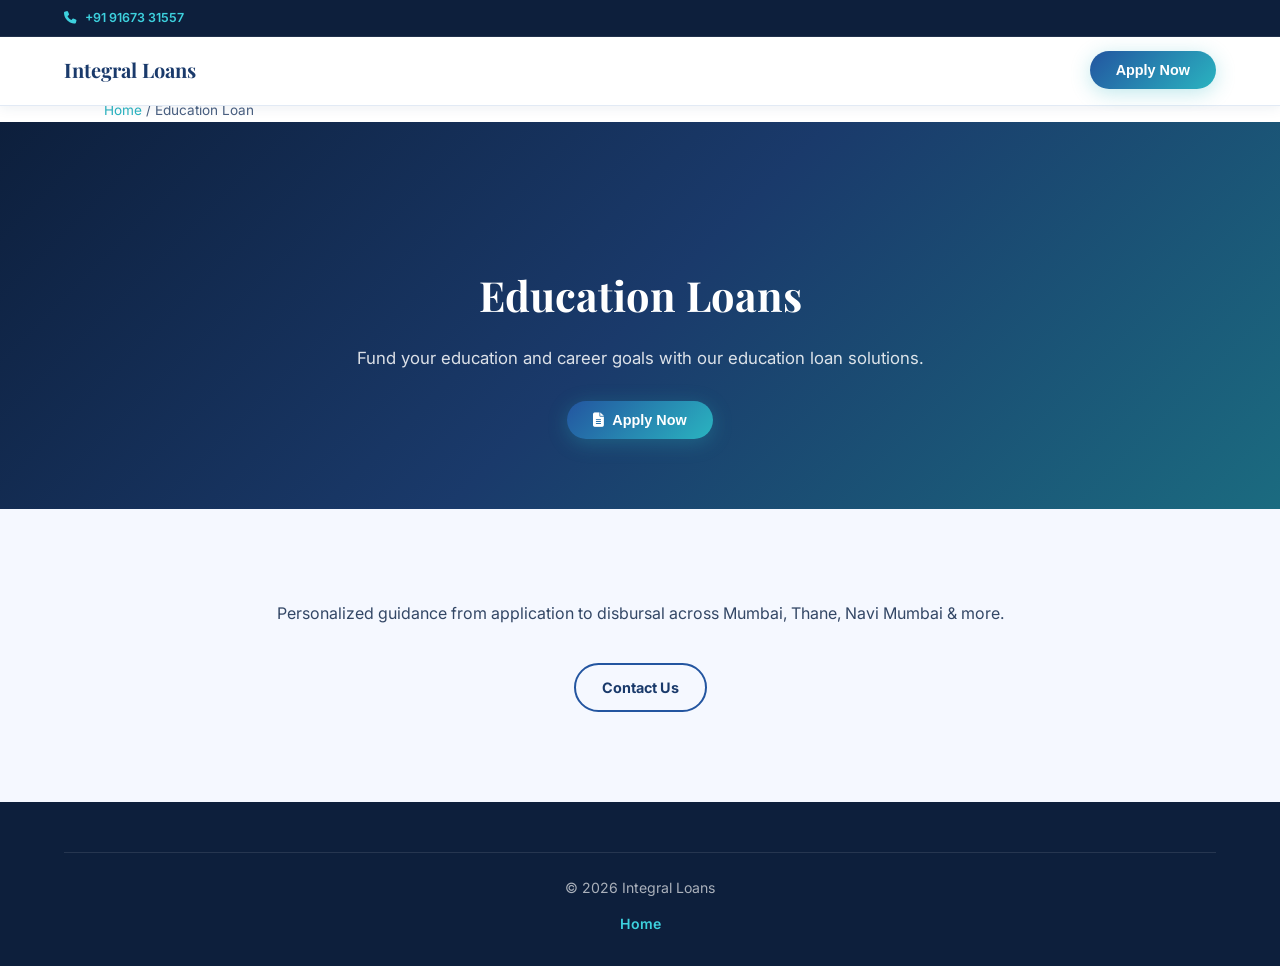
==== education-loan.html @ b9f2ffb9 "feat: implement mobile-first responsiveness, fix footer logo, and add local card image assets" ====
<!DOCTYPE html>
<html lang="en">
<head>
<meta charset="UTF-8"/>
<meta name="viewport" content="width=device-width,initial-scale=1.0"/>
<title>Education Loans | Integral Loans</title>
<meta name="description" content="Fund your education and career goals with education loan solutions from Integral Loans."/>
<link rel="stylesheet" href="styles.css"/>
<link rel="stylesheet" href="https://cdnjs.cloudflare.com/ajax/libs/font-awesome/6.5.0/css/all.min.css"/>
</head>
<body>
<div class="nav-top-bar"><a href="tel:+919167331557"><i class="fa fa-phone"></i> +91 91673 31557</a></div>
<nav class="navbar" id="navbar">
  <a class="nav-logo" href="index.html"><span class="nav-logo-text" style="display:flex">Integral Loans</span></a>
  <div class="nav-cta"><button class="btn btn-primary" onclick="openModal('Education Loan')">Apply Now</button></div>
</nav>
<p class="breadcrumb"><a href="index.html">Home</a> / Education Loan</p>
<section class="loan-page-hero">
  <h1>Education Loans</h1>
  <p class="hero-sub">Fund your education and career goals with our education loan solutions.</p>
  <button class="btn btn-primary" onclick="openModal('Education Loan')"><i class="fa fa-file-alt"></i> Apply Now</button>
</section>
<section class="services"><div class="loan-content text-center"><p>Personalized guidance from application to disbursal across Mumbai, Thane, Navi Mumbai &amp; more.</p><a href="index.html#contact" class="btn btn-outline" style="margin-top:20px;display:inline-flex;">Contact Us</a></div></section>
<footer class="footer"><div class="footer-bottom"><p class="footer-copy">&copy; 2026 Integral Loans</p><nav class="footer-legal"><a href="index.html">Home</a></nav></div></footer>
<div class="modal-overlay" id="modalOverlay" onclick="closeModalOutside(event)"><div class="modal"><button class="modal-close" onclick="closeModal()">&times;</button><span class="loan-type-badge" id="modalLoanBadge">Education Loan</span><h2>Apply for Your Loan</h2><form onsubmit="handleModalSubmit(event)"><div class="form-group"><label for="m-name">Full Name *</label><input type="text" id="m-name" required/></div><div class="form-group"><label for="m-phone">Mobile *</label><input type="tel" id="m-phone" required/></div><div class="form-group"><label for="m-loan">Loan Type</label><select id="m-loan"><option selected>Education Loan</option></select></div><button type="submit" class="btn btn-primary" style="width:100%">Submit</button></form></div></div>
<div id="toast" style="display:none;position:fixed;bottom:30px;right:30px;background:#1a3a6b;color:#fff;padding:16px 24px;border-radius:12px;z-index:3000"><span id="toastMsg"></span></div>
<script src="main.js"></script>
</body>
</html>
---- styles.css ----
@import url('https://fonts.googleapis.com/css2?family=Inter:wght@300;400;500;600;700;800&family=Playfair+Display:wght@600;700&display=swap');

:root {
  --primary: #1a3a6b;
  --primary-light: #2355a0;
  --accent: #2ab4c0;
  --accent-light: #3dd1de;
  --gold: #f0a500;
  --white: #ffffff;
  --off-white: #f5f8ff;
  --gray-100: #f0f4fa;
  --gray-200: #e2eaf5;
  --gray-400: #8fa3c0;
  --gray-600: #4a6080;
  --text-dark: #0d1f3c;
  --text-body: #334766;
  --shadow-sm: 0 2px 12px rgba(26,58,107,0.08);
  --shadow-md: 0 8px 32px rgba(26,58,107,0.14);
  --shadow-lg: 0 20px 60px rgba(26,58,107,0.18);
  --radius: 14px;
  --radius-lg: 24px;
  --transition: all 0.3s cubic-bezier(0.4,0,0.2,1);
}

*,*::before,*::after { box-sizing: border-box; margin: 0; padding: 0; }
html { scroll-behavior: smooth; }
body { font-family: 'Inter', sans-serif; color: var(--text-body); background: var(--white); line-height: 1.6; }
img { max-width: 100%; display: block; }
a { text-decoration: none; color: inherit; }
ul { list-style: none; }

/* ─── TOP BAR (Mobile Default) ─── */
.nav-top-bar {
  position: fixed; top: 0; left: 0; right: 0; z-index: 1001;
  background: var(--text-dark); color: rgba(255,255,255,0.9);
  font-size: 0.72rem; padding: 6px 4%;
  display: flex; flex-direction: column; align-items: center; text-align: center; gap: 8px;
  border-bottom: 1px solid rgba(255,255,255,0.08);
}
.nav-top-left, .nav-top-right {
  display: flex; flex-direction: column; align-items: center; gap: 4px;
}
.nav-top-left span:nth-child(2) { display: none; }
.nav-top-bar i { color: var(--accent-light); margin-right: 6px; }
.nav-top-bar a { color: var(--accent-light); font-weight: 600; }
.nav-top-bar a:hover { color: white; }

/* ─── NAVBAR (Mobile Default) ─── */
.navbar {
  position: fixed; top: 60px; left: 0; right: 0; z-index: 1000;
  background: rgba(255,255,255,0.96);
  backdrop-filter: blur(16px);
  border-bottom: 1px solid var(--gray-200);
  padding: 0 5%;
  display: flex; align-items: center; justify-content: space-between;
  height: 72px;
  transition: var(--transition);
  box-shadow: var(--shadow-sm);
}
.navbar.scrolled { box-shadow: var(--shadow-md); }
.nav-logo { display: flex; align-items: center; gap: 10px; }
.nav-logo img { height: 44px; }
.nav-links { display: none; }
.nav-links.open {
  display: flex; flex-direction: column; position: fixed; top: 132px; left: 0; right: 0;
  background: white; padding: 24px 5%; box-shadow: var(--shadow-md); gap: 20px; z-index: 999;
}
.nav-links.open .nav-meta-mobile { display: list-item; }
.nav-links a { font-size: 0.92rem; font-weight: 600; color: var(--text-dark); transition: var(--transition); }
.nav-links a:hover { color: var(--accent); }
.nav-meta-mobile { display: none; }
.nav-cta { display: flex; gap: 12px; align-items: center; }

.btn { display: inline-flex; align-items: center; gap: 8px; padding: 11px 26px; border-radius: 50px; font-weight: 700; font-size: 0.9rem; cursor: pointer; border: none; transition: var(--transition); text-decoration: none; width: 100%; justify-content: center; }
.btn-primary { background: linear-gradient(135deg, var(--primary-light), var(--accent)); color: var(--white); box-shadow: 0 4px 20px rgba(42,180,192,0.3); }
.btn-primary:hover { transform: translateY(-2px); box-shadow: 0 8px 30px rgba(42,180,192,0.45); }
.btn-outline { background: transparent; border: 2px solid var(--primary-light); color: var(--primary); }
.btn-outline:hover { background: var(--primary-light); color: var(--white); transform: translateY(-2px); }
.btn-whatsapp { background: linear-gradient(135deg, #25D366, #128C7E); color: var(--white); box-shadow: 0 4px 20px rgba(37,211,102,0.3); }
.btn-whatsapp:hover { transform: translateY(-2px); box-shadow: 0 8px 30px rgba(37,211,102,0.45); color: var(--white); }
.btn-gold { background: linear-gradient(135deg, var(--gold), #e09000); color: var(--white); box-shadow: 0 4px 20px rgba(240,165,0,0.35); }
.btn-gold:hover { transform: translateY(-2px); box-shadow: 0 8px 30px rgba(240,165,0,0.45); }

.hamburger { display: flex; flex-direction: column; gap: 5px; cursor: pointer; }
.hamburger span { display: block; width: 24px; height: 2px; background: var(--primary); border-radius: 2px; transition: var(--transition); }

/* ─── HERO (Mobile Default) ─── */
.hero {
  min-height: 100vh;
  display: flex; align-items: center;
  position: relative; overflow: hidden;
  padding: 100px 5% 50px;
}
.hero-bg {
  position: absolute; inset: 0;
  background: url('https://images.unsplash.com/photo-1560518883-ce09059eeffa?w=1920&q=90') center/cover no-repeat;
}
.hero-overlay {
  position: absolute; inset: 0;
  background: linear-gradient(105deg, rgba(9,21,41,0.96) 0%, rgba(20,45,82,0.85) 45%, rgba(13,85,102,0.8) 100%);
}
.hero-content { position: relative; z-index: 2; max-width: 760px; }
.hero-badge { display: inline-flex; align-items: center; gap: 8px; background: rgba(42,180,192,0.18); border: 1px solid rgba(42,180,192,0.4); color: var(--accent-light); padding: 6px 18px; border-radius: 50px; font-size: 0.82rem; font-weight: 600; margin-bottom: 24px; letter-spacing: 0.5px; }
.hero h1 { font-family: 'Playfair Display', serif; font-size: clamp(2.4rem, 5vw, 3.6rem); color: var(--white); line-height: 1.2; margin-bottom: 20px; }
.hero h1 span { color: var(--accent-light); }
.hero-sub { font-size: 1.1rem; color: rgba(255,255,255,0.85); margin-bottom: 36px; max-width: 600px; line-height: 1.7; }
.hero-ctas { display: flex; flex-direction: column; gap: 14px; margin-bottom: 48px; }
.trust-badges { display: flex; gap: 14px; flex-wrap: wrap; }
.trust-badge { display: flex; align-items: center; gap: 8px; color: rgba(255,255,255,0.85); font-size: 0.85rem; font-weight: 500; }
.trust-badge i { color: var(--accent-light); }
.btn-hero-outline { border-color: rgba(255,255,255,0.55) !important; color: var(--white) !important; }
.btn-hero-outline:hover { background: rgba(255,255,255,0.15) !important; color: var(--white) !important; }
.btn-hero-cta { padding: 14px 28px; font-size: 0.95rem; }

/* ─── SECTION BASE (Mobile Default) ─── */
section { padding: 60px 5%; }
.section-tag { display: none; }
.section-title { font-family: 'Playfair Display', serif; font-size: clamp(1.8rem, 3vw, 2.5rem); color: var(--text-dark); line-height: 1.3; margin-bottom: 16px; }
.section-sub { color: var(--gray-600); font-size: 1rem; max-width: 580px; }
.text-center { text-align: center; }
.text-center .section-sub { margin: 0 auto; }

/* ─── SERVICES (Mobile Default) ─── */
.services { background: var(--off-white); }
.services-grid { display: grid; grid-template-columns: 1fr; gap: 28px; margin-top: 50px; max-width: 1200px; margin-left: auto; margin-right: auto; }
.service-card {
  background: var(--white);
  border-radius: var(--radius-lg);
  padding: 0;
  box-shadow: var(--shadow-sm);
  transition: var(--transition);
  border: 1px solid var(--gray-200);
  position: relative; overflow: hidden;
  display: flex; flex-direction: column;
}
.service-card:hover { transform: translateY(-6px); box-shadow: var(--shadow-lg); }
.service-card-media {
  height: 160px; background-size: cover; background-position: center;
  position: relative; display: flex; align-items: flex-end;
  transition: transform 0.5s ease;
}
.service-card:hover .service-card-media { transform: scale(1.04); }
.service-card-media::after {
  content: ''; position: absolute; inset: 0;
  background: linear-gradient(to top, rgba(13,31,60,0.75) 0%, transparent 60%);
}
.service-media-title {
  position: relative; z-index: 1; color: white; font-weight: 700; font-size: 1.1rem;
  padding: 16px 20px; width: 100%;
}
.service-card h3 { font-size: 1.1rem; font-weight: 700; color: var(--text-dark); margin-bottom: 10px; padding: 20px 24px 0; }
.service-card p { padding: 0 24px; font-size: 0.9rem; color: var(--gray-600); margin-bottom: 22px; line-height: 1.65; }
.service-btns { padding: 0 24px 24px; margin-top: auto; }
.service-btns { display: flex; gap: 10px; flex-wrap: wrap; }
.btn-sm { padding: 8px 18px; font-size: 0.82rem; border-radius: 50px; font-weight: 600; cursor: pointer; border: none; transition: var(--transition); }
.btn-sm-primary { background: linear-gradient(135deg, var(--primary-light), var(--accent)); color: var(--white); }
.btn-sm-primary:hover { transform: translateY(-2px); box-shadow: 0 6px 20px rgba(42,180,192,0.35); }
.btn-sm-outline { background: transparent; border: 1.5px solid var(--primary-light); color: var(--primary); }
.btn-sm-outline:hover { background: var(--primary-light); color: var(--white); }

/* ─── WHY US (Mobile Default) ─── */
.why-us { background: var(--white); }
.why-grid { display: grid; grid-template-columns: 1fr; gap: 28px; margin-top: 50px; max-width: 1200px; margin-left: auto; margin-right: auto; }
.why-card {
  text-align: center; padding: 40px 30px;
  background: linear-gradient(180deg, var(--white) 0%, var(--gray-100) 100%);
  border-radius: var(--radius-lg); transition: var(--transition);
  border: 1px solid var(--gray-200); box-shadow: var(--shadow-sm);
  position: relative;
}
.why-card:hover { box-shadow: var(--shadow-lg); transform: translateY(-6px); border-color: rgba(42,180,192,0.35); }
.why-icon {
  width: 84px; height: 84px; margin: 0 auto 24px; border-radius: 50%;
  background: linear-gradient(135deg, var(--accent), var(--primary-light));
  display: flex; align-items: center; justify-content: center;
  box-shadow: 0 8px 24px rgba(42,180,192,0.25);
  transition: var(--transition);
}
.why-icon i { color: white; font-size: 2rem; }
.why-card:hover .why-icon { transform: scale(1.1) rotate(5deg); box-shadow: 0 12px 32px rgba(42,180,192,0.4); }
.why-card h4 { font-size: 1.15rem; font-weight: 700; color: var(--text-dark); margin-bottom: 12px; }
.why-card p { font-size: 0.92rem; color: var(--gray-600); line-height: 1.65; }

.expertise-strip {
  padding: 0; background: linear-gradient(125deg, #091529 0%, var(--primary) 45%, #0e4e5e 100%);
}
.expertise-banner {
  max-width: 1200px; margin: 0 auto;
  padding: 48px 28px; color: white;
  display: grid; grid-template-columns: 1fr; gap: 48px; align-items: center;
  position: relative; overflow: hidden;
}
.expertise-banner::before {
  content: ''; position: absolute; top: -40%; right: -10%; width: 320px; height: 320px;
  background: radial-gradient(circle, rgba(42,180,192,0.25) 0%, transparent 70%);
  pointer-events: none;
}
.expertise-banner h3 { font-family: 'Playfair Display', serif; font-size: clamp(1.6rem, 2.8vw, 2.2rem); margin-bottom: 18px; color: var(--white); }
.expertise-banner p { color: rgba(255,255,255,0.85); font-size: 1rem; line-height: 1.75; margin-bottom: 24px; }
.nav-logo-text { font-family: 'Playfair Display', serif; font-weight: 700; font-size: 1.25rem; color: var(--primary); align-items: center; }
.join-us-heading { margin-top: 28px !important; }

/* Commitments checklist */
.commitments-list {
  display: flex; flex-direction: column; gap: 20px; margin-top: 28px;
}
.commitment-item {
  display: flex; align-items: flex-start; gap: 16px;
}
.commitment-item i {
  color: var(--accent-light); font-size: 1.35rem; margin-top: 3px;
}
.commitment-item strong {
  display: block; color: var(--white); font-size: 1.05rem; font-weight: 700; margin-bottom: 2px;
}
.commitment-item span {
  color: rgba(255,255,255,0.8); font-size: 0.9rem; line-height: 1.5;
}

.expertise-stat { display: flex; flex-direction: column; gap: 16px; }
.stat-item {
  background: rgba(255,255,255,0.07); border-radius: 14px; padding: 22px 26px;
  border: 1px solid rgba(255,255,255,0.15); backdrop-filter: blur(8px);
  transition: var(--transition);
}
.stat-item:hover { background: rgba(255,255,255,0.12); transform: translateX(4px); border-color: rgba(255,255,255,0.25); }
.stat-number { font-size: 2.8rem; font-weight: 800; color: var(--accent-light); line-height: 1; }
.stat-label { font-size: 0.9rem; color: rgba(255,255,255,0.92); margin-top: 6px; font-weight: 600; }
.section-title-center { text-align: center; }
.section-title-light { color: var(--white); text-align: center; }
.section-sub-light { color: rgba(255,255,255,0.85) !important; text-align: center; margin: 0 auto; }

/* ─── HOW WE WORK (Mobile Default) ─── */
.how-we-work { background: var(--off-white); padding-bottom: 90px; }
.steps-linear {
  display: flex; flex-direction: column; align-items: center; gap: 16px;
  margin-top: 56px; max-width: 1100px; margin-left: auto; margin-right: auto;
}
.step-connector { display: none; }
.step-card { flex: 1; text-align: center; padding: 0 16px; max-width: 340px; }
.step-num {
  width: 56px; height: 56px; border-radius: 50%;
  background: var(--white); border: 2.5px solid var(--accent);
  display: flex; align-items: center; justify-content: center;
  font-size: 1.25rem; font-weight: 800; color: var(--primary); margin: 0 auto 20px;
  box-shadow: 0 4px 12px rgba(42,180,192,0.15);
}
.step-card h4 { font-size: 1.1rem; font-weight: 700; color: var(--text-dark); margin-bottom: 12px; }
.step-card p { font-size: 0.92rem; color: var(--gray-600); line-height: 1.65; }

/* ─── REGIONS (Mobile Default) ─── */
.regions { background: linear-gradient(135deg, var(--primary) 0%, var(--primary-light) 60%, #0e4e5e 100%); color: white; }
.regions-grid-center { justify-content: center; margin-top: 44px; }
.regions-grid { display: flex; flex-wrap: wrap; gap: 16px; justify-content: center; }
.region-chip {
  display: inline-flex; align-items: center; gap: 8px; cursor: pointer;
  background: rgba(255,255,255,0.12); border: 1.5px solid rgba(255,255,255,0.22);
  padding: 12px 24px; border-radius: 50px; font-weight: 600; font-size: 0.95rem;
  transition: var(--transition); color: white; font-family: inherit;
  box-shadow: 0 4px 12px rgba(0,0,0,0.1);
}
.region-chip:hover { background: rgba(255,255,255,0.25); transform: translateY(-3px); border-color: var(--accent-light); box-shadow: 0 8px 24px rgba(42,180,192,0.3); }
.region-chip:active { transform: translateY(-1px); }
.region-chip:focus-visible { outline: 2px solid var(--accent-light); outline-offset: 2px; }

/* ─── TESTIMONIALS (Mobile Default) ─── */
.testimonials { background: var(--white); padding-bottom: 80px; }
.testimonials-carousel {
  display: flex; align-items: center; gap: 16px; margin-top: 48px; max-width: 1200px; margin-left: auto; margin-right: auto;
}
.testimonials-viewport { flex: 1; overflow: hidden; }
.testimonials-track { display: flex; gap: 24px; transition: transform 0.45s cubic-bezier(0.4,0,0.2,1); }
.testimonial-card {
  flex: 0 0 100%; min-width: 100%;
  background: var(--gray-100); border-radius: var(--radius-lg); padding: 32px 28px;
  transition: var(--transition); border: 1px solid var(--gray-200); position: relative; box-sizing: border-box;
}
.carousel-btn {
  width: 40px; height: 40px; border-radius: 50%; border: 1.5px solid var(--gray-200);
  background: var(--white); color: var(--primary); cursor: pointer; flex-shrink: 0;
  display: flex; align-items: center; justify-content: center; transition: var(--transition);
  box-shadow: var(--shadow-sm);
}
.carousel-btn:hover { background: var(--primary-light); color: white; border-color: transparent; }
.carousel-dots { display: flex; justify-content: center; gap: 10px; margin-top: 28px; }
.carousel-dot {
  width: 10px; height: 10px; border-radius: 50%; border: none; background: var(--gray-200);
  cursor: pointer; padding: 0; transition: var(--transition);
}
.carousel-dot.active { background: var(--accent); width: 28px; border-radius: 5px; }
.testimonial-card:hover { border-color: var(--accent); box-shadow: var(--shadow-md); transform: translateY(-4px); }
.stars { display: flex; gap: 4px; margin-bottom: 16px; color: var(--gold); font-size: 1.1rem; }
.testimonial-card blockquote { font-size: 0.92rem; line-height: 1.75; color: var(--text-body); font-style: italic; margin-bottom: 20px; }
.testimonial-card blockquote::before { content: '\201C'; font-size: 3rem; color: var(--accent); line-height: 0; vertical-align: -1rem; margin-right: 4px; }
.reviewer-name { font-weight: 700; font-size: 0.9rem; color: var(--text-dark); }
.reviewer-loc { font-size: 0.8rem; color: var(--gray-400); }

/* ─── CONTACT / FOOTER (Mobile Default) ─── */
.contact-section { background: var(--gray-100); }
.contact-grid { display: grid; grid-template-columns: 1fr; gap: 50px; align-items: start; margin-top: 50px; }
.contact-cta-title { white-space: normal; line-height: 1.3; }
.contact-info-panel {
  background: linear-gradient(160deg, var(--primary) 0%, #0e4e5e 100%);
  border-radius: var(--radius-lg); padding: 44px 38px; color: white;
  box-shadow: var(--shadow-md);
}
.contact-info-panel h3 { font-size: 1.6rem; font-weight: 700; color: white; margin-bottom: 26px; border-bottom: 1.5px solid rgba(255,255,255,0.15); padding-bottom: 8px; }
.contact-info-panel > p, .contact-follow-text { color: rgba(255,255,255,0.85); font-size: 0.95rem; margin-bottom: 14px; }
.contact-item { display: flex; align-items: center; gap: 18px; margin-bottom: 24px; }
.contact-icon {
  width: 50px; height: 50px; min-width: 50px; border-radius: 50%;
  background: rgba(255,255,255,0.15); border: 1px solid rgba(255,255,255,0.25);
  display: flex; align-items: center; justify-content: center;
  box-shadow: 0 4px 10px rgba(0,0,0,0.08);
}
.contact-icon i { color: white !important; font-size: 1.15rem; }
.contact-item span, .contact-item a { font-size: 1.15rem; color: rgba(255,255,255,0.98); line-height: 1.5; font-weight: 600; transition: var(--transition); }
.contact-item a:hover { color: var(--accent-light); }
.contact-info-panel .social-link { background: rgba(255,255,255,0.12); border-color: rgba(255,255,255,0.25); color: white; }
.contact-info-panel .social-link:hover { background: white; color: var(--primary); }
.social-links { display: flex; gap: 12px; margin-top: 28px; }
.social-link { width: 44px; height: 44px; border-radius: 12px; background: var(--white); display: flex; align-items: center; justify-content: center; border: 1px solid var(--gray-200); transition: var(--transition); color: var(--primary); }
.social-link:hover { background: linear-gradient(135deg, var(--primary-light), var(--accent)); color: white; border-color: transparent; transform: translateY(-3px); box-shadow: var(--shadow-md); }
.inquiry-form { background: var(--white); border-radius: var(--radius-lg); padding: 36px; box-shadow: var(--shadow-sm); border: 1px solid var(--gray-200); }
.inquiry-form h3 { font-size: 1.25rem; font-weight: 700; color: var(--text-dark); margin-bottom: 24px; }
.form-group { margin-bottom: 18px; }
.form-group label { display: block; font-size: 0.85rem; font-weight: 600; color: var(--text-dark); margin-bottom: 6px; }
.form-group input, .form-group select, .form-group textarea {
  width: 100%; padding: 12px 16px; border-radius: 10px;
  border: 1.5px solid var(--gray-200); font-family: 'Inter', sans-serif;
  font-size: 0.9rem; color: var(--text-body); background: var(--off-white);
  transition: var(--transition); outline: none;
}
.form-group input:focus, .form-group select:focus, .form-group textarea:focus { border-color: var(--accent); background: white; box-shadow: 0 0 0 3px rgba(42,180,192,0.12); }
.form-group textarea { resize: vertical; min-height: 90px; }
.form-row { display: grid; grid-template-columns: 1fr; gap: 14px; }

.footer { background: var(--text-dark); color: rgba(255,255,255,0.8); padding: 50px 5% 30px; }
.footer-brand { text-align: center; margin-bottom: 28px; }
.footer-brand img {
  height: 48px;
  width: auto;
  background: var(--white);
  padding: 6px 16px;
  border-radius: 8px;
  margin: 0 auto 16px;
  display: block;
  box-shadow: 0 4px 12px rgba(0,0,0,0.15);
}
.footer-note { font-size: 0.92rem; max-width: 560px; margin: 0 auto; line-height: 1.65; color: rgba(255,255,255,0.7); }
.footer-bottom {
  display: flex; flex-direction: column; align-items: center; gap: 14px;
  padding-top: 24px; border-top: 1px solid rgba(255,255,255,0.1);
}
.footer-copy { font-size: 0.88rem; text-align: center; color: rgba(255,255,255,0.65); }
.footer-legal { display: flex; gap: 24px; flex-wrap: wrap; justify-content: center; }
.footer-legal a { font-size: 0.88rem; color: var(--accent-light); font-weight: 600; transition: var(--transition); }
.footer-legal a:hover { color: white; text-decoration: underline; }

/* ─── MODAL (Mobile Default) ─── */
.modal-overlay { position: fixed; inset: 0; background: rgba(0,0,0,0.55); z-index: 2000; display: flex; align-items: center; justify-content: center; padding: 20px; opacity: 0; pointer-events: none; transition: opacity 0.3s ease; }
.modal-overlay.active { opacity: 1; pointer-events: all; }
.modal { background: var(--white); border-radius: var(--radius-lg); padding: 40px; max-width: 520px; width: 100%; max-height: 90vh; overflow-y: auto; transform: translateY(20px); transition: transform 0.3s ease; position: relative; }
.modal-overlay.active .modal { transform: translateY(0); }
.modal-close { position: absolute; top: 16px; right: 16px; width: 32px; height: 32px; border-radius: 50%; background: var(--gray-100); border: none; cursor: pointer; font-size: 1.1rem; display: flex; align-items: center; justify-content: center; color: var(--gray-600); transition: var(--transition); }
.modal-close:hover { background: var(--gray-200); }
.modal h2 { font-size: 1.4rem; font-weight: 700; color: var(--text-dark); margin-bottom: 6px; }
.modal-subtitle { font-size: 0.88rem; color: var(--gray-600); margin-bottom: 24px; }
.loan-type-badge { display: inline-block; background: linear-gradient(135deg, var(--primary-light), var(--accent)); color: white; padding: 4px 14px; border-radius: 50px; font-size: 0.8rem; font-weight: 700; margin-bottom: 20px; }

/* ─── LOAN PRODUCT PAGES (Mobile Default) ─── */
.loan-page-hero {
  padding: 120px 5% 50px; background: linear-gradient(135deg, #0d1f3c, #1a3a6b 50%, #1b6b80);
  color: white; text-align: center;
}
.loan-page-hero h1 { font-family: 'Playfair Display', serif; font-size: clamp(1.8rem, 3.5vw, 2.6rem); margin-bottom: 16px; max-width: 800px; margin-left: auto; margin-right: auto; }
.loan-page-hero .hero-sub { color: rgba(255,255,255,0.85); max-width: 720px; margin: 0 auto 28px; font-size: 1.05rem; }
.loan-trust-line { font-size: 0.9rem; color: var(--accent-light); margin-top: 24px; font-weight: 500; }
.loan-content { max-width: 900px; margin: 0 auto; }
.loan-content p { margin-bottom: 16px; line-height: 1.75; }
.loan-content ul { margin: 12px 0 20px 1.25rem; color: var(--text-body); }
.loan-content li { margin-bottom: 8px; line-height: 1.65; }
.highlight-grid { display: grid; grid-template-columns: repeat(auto-fit, minmax(240px, 1fr)); gap: 20px; margin-top: 28px; }
.highlight-card { background: var(--gray-100); padding: 24px; border-radius: var(--radius); border: 1px solid var(--gray-200); }
.highlight-card h4 { color: var(--text-dark); margin-bottom: 8px; font-size: 1rem; }
.emi-box {
  background: var(--white); border: 1px solid var(--gray-200); border-radius: var(--radius-lg);
  padding: 36px; box-shadow: var(--shadow-md); max-width: 520px; margin: 28px auto 0;
}
.emi-result { margin-top: 20px; padding: 20px; background: linear-gradient(135deg, rgba(26,58,107,0.08), rgba(42,180,192,0.1)); border-radius: 12px; text-align: center; }
.emi-result strong { font-size: 1.8rem; color: var(--primary); display: block; margin: 8px 0; }
.emi-note { font-size: 0.82rem; color: var(--gray-600); margin-top: 12px; text-align: center; }
.faq-list { margin-top: 24px; }
.faq-item { border-bottom: 1px solid var(--gray-200); padding: 18px 0; }
.faq-item h4 { font-size: 1rem; color: var(--text-dark); margin-bottom: 8px; }
.faq-item p { font-size: 0.92rem; color: var(--gray-600); margin: 0; }
.doc-grid { display: grid; grid-template-columns: repeat(auto-fit, minmax(200px, 1fr)); gap: 20px; margin-top: 20px; }
.doc-col h4 { color: var(--primary); margin-bottom: 10px; font-size: 0.95rem; }
.doc-col ul { list-style: none; margin: 0; padding: 0; }
.doc-col li { padding: 6px 0; font-size: 0.88rem; color: var(--gray-600); }
.doc-col li::before { content: '•'; color: var(--accent); margin-right: 8px; }
.breadcrumb { padding: 100px 5% 0; font-size: 0.85rem; color: var(--gray-600); max-width: 1200px; margin: 0 auto; }
.breadcrumb a { color: var(--accent); }
.breadcrumb a:hover { text-decoration: underline; }
.loan-cta-strip {
  background: linear-gradient(135deg, var(--primary), #1b6b80); color: white;
  padding: 56px 5%; text-align: center; margin-top: 0;
}
.loan-cta-strip h2 { font-family: 'Playfair Display', serif; color: white; margin-bottom: 12px; }
.loan-cta-strip p { opacity: 0.9; margin-bottom: 24px; max-width: 560px; margin-left: auto; margin-right: auto; }
.loan-cta-btns { display: flex; gap: 14px; justify-content: center; flex-wrap: wrap; }


/* ==========================================================================
   PROGRESSIVE ENHANCEMENT (MOBILE FIRST MEDIA QUERIES)
   ========================================================================== */

/* ─── Tablet Breakpoint (min-width: 601px) ─── */
@media (min-width: 601px) {
  section { padding: 90px 5%; }
  
  .hero { padding: 140px 5% 60px; }
  .hero-ctas { flex-direction: row; }
  
  .btn { width: auto; }
  
  .services-grid, .why-grid { grid-template-columns: repeat(2, 1fr); }
  
  .testimonial-card { flex: 0 0 calc((100% - 24px) / 2); min-width: calc((100% - 24px) / 2); }
  .carousel-btn { width: 48px; height: 48px; }
  
  .loan-page-hero { padding: 140px 5% 70px; }
}

/* ─── Desktop/Large Tablet Breakpoint (min-width: 901px) ─── */
@media (min-width: 901px) {
  .nav-top-bar { font-size: 0.78rem; padding: 8px 5%; flex-direction: row; justify-content: space-between; gap: 16px; }
  .nav-top-left, .nav-top-right { flex-direction: row; gap: 24px; }
  .nav-top-left span:nth-child(2) { display: inline; }
  
  .navbar { top: 34px; }
  .nav-links { display: flex; gap: 32px; align-items: center; }
  .nav-links.open { display: flex; flex-direction: row; position: static; background: transparent; padding: 0; box-shadow: none; gap: 32px; z-index: auto; }
  .hamburger { display: none; }
  
  .expertise-banner { grid-template-columns: 1.15fr 0.85fr; padding: 80px 5%; gap: 48px; }
  .expertise-stat { display: flex; flex-direction: column; gap: 16px; }
  
  .steps-linear { flex-direction: row; align-items: flex-start; gap: 0; }
  .step-connector {
    display: block; flex: 1; height: 0;
    border-top: 2px dashed rgba(42,180,192,0.65);
    margin-top: 28px; align-self: flex-start;
    margin-left: 10px; margin-right: 10px;
  }
  
  .contact-grid { grid-template-columns: 1fr 1fr; }
  .form-row { grid-template-columns: 1fr 1fr; }
}

/* ─── Large Desktop Breakpoint (min-width: 1025px) ─── */
@media (min-width: 1025px) {
  .services-grid, .why-grid { grid-template-columns: repeat(3, 1fr); }
  .testimonial-card { flex: 0 0 calc((100% - 48px) / 3); min-width: calc((100% - 48px) / 3); }
}
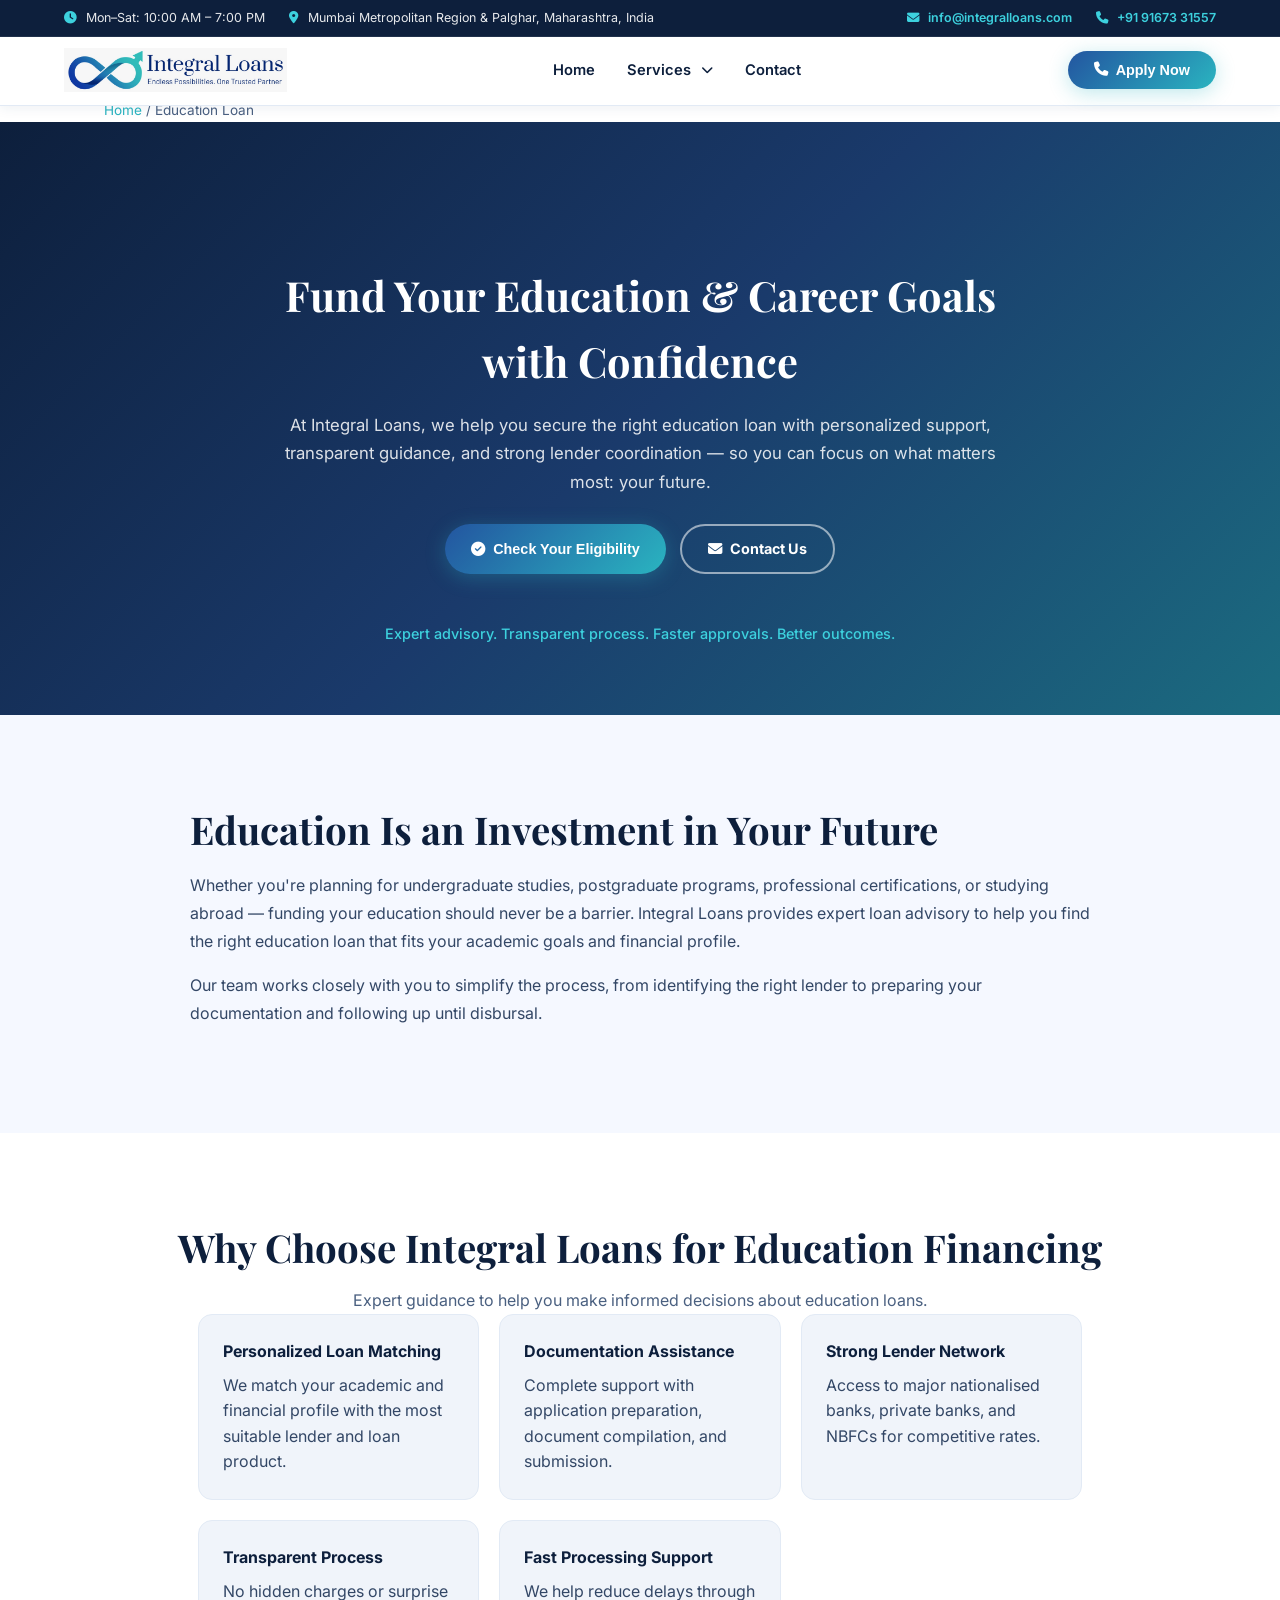
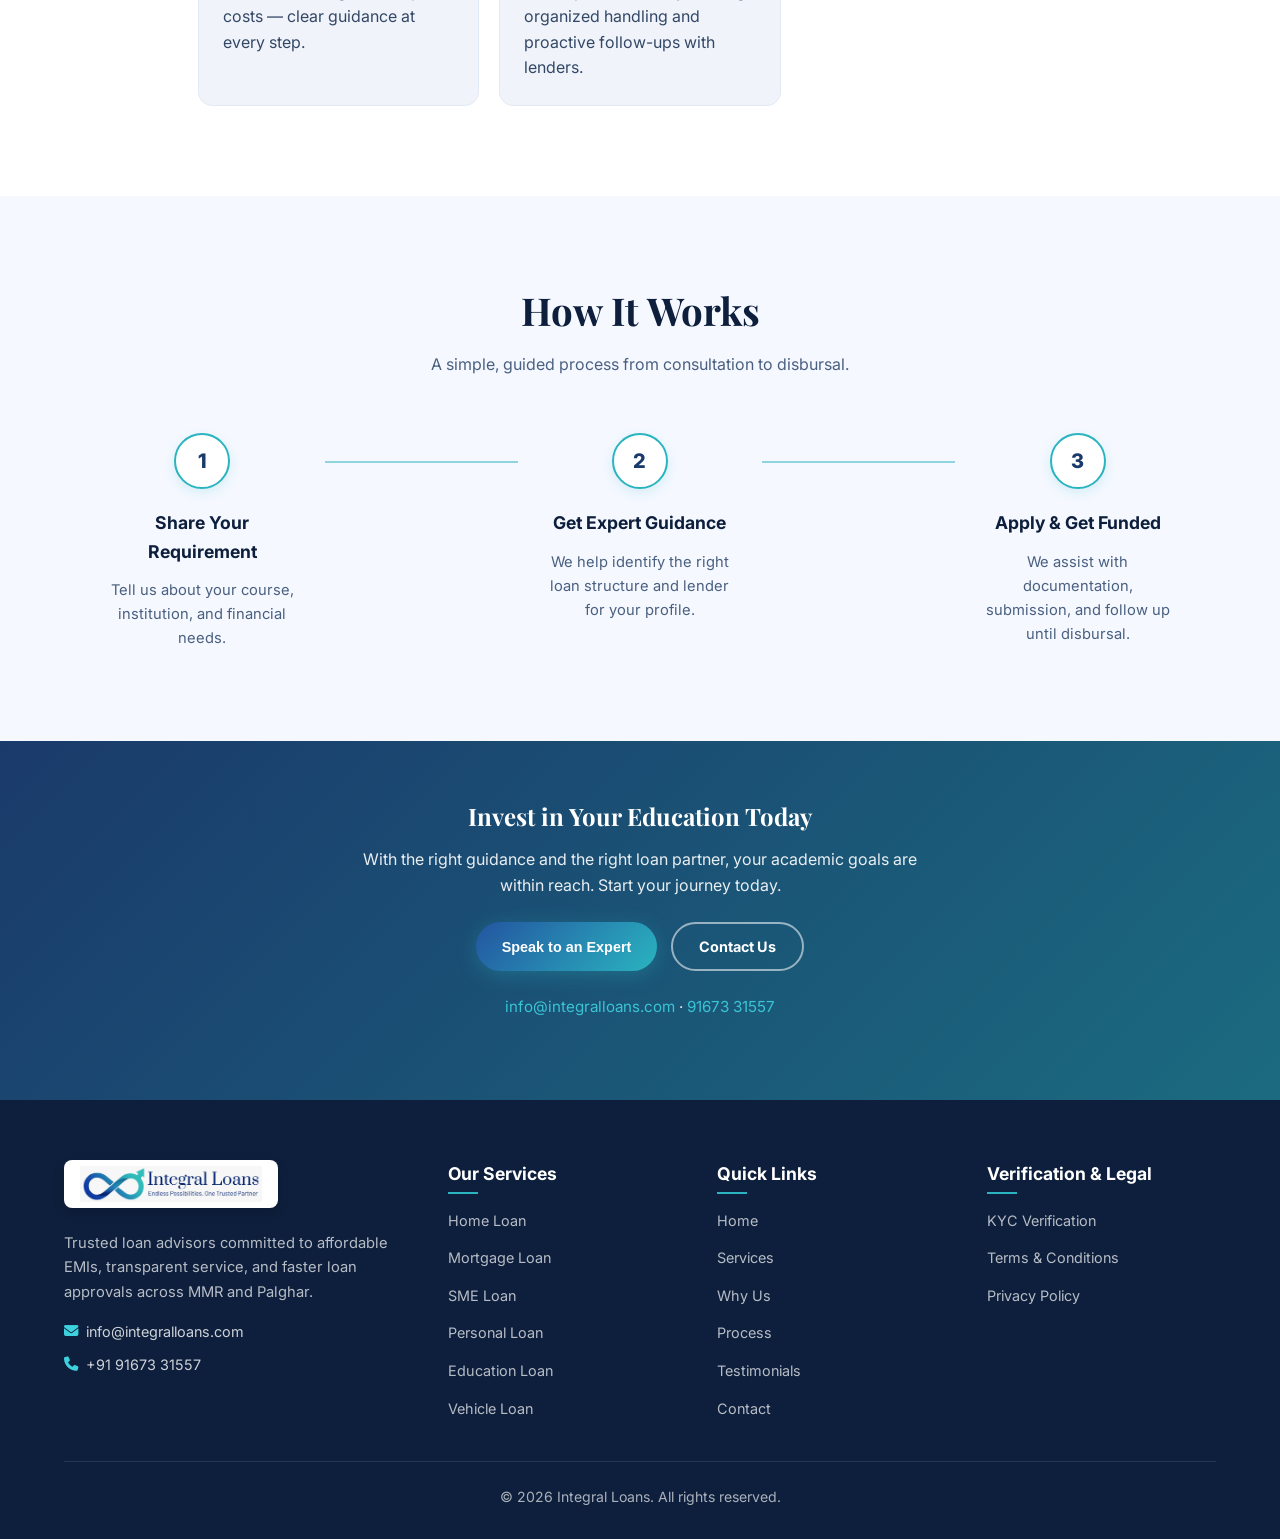
==== commit 9b6b5b05: "Refactor landing page layout, add local hero-bg, service cards with icon overlays, relocated About U" ====
--- a/education-loan.html
+++ b/education-loan.html
@@ -3,27 +3,180 @@
 <head>
 <meta charset="UTF-8"/>
 <meta name="viewport" content="width=device-width,initial-scale=1.0"/>
-<title>Education Loans | Integral Loans</title>
-<meta name="description" content="Fund your education and career goals with education loan solutions from Integral Loans."/>
+<title>Education Loans | Integral Loans — Fund Your Future</title>
+<meta name="description" content="Fund your education and career goals with expert education loan guidance from Integral Loans. Personalized support across Mumbai, Thane, Navi Mumbai & more."/>
 <link rel="stylesheet" href="styles.css"/>
 <link rel="stylesheet" href="https://cdnjs.cloudflare.com/ajax/libs/font-awesome/6.5.0/css/all.min.css"/>
 </head>
 <body>
-<div class="nav-top-bar"><a href="tel:+919167331557"><i class="fa fa-phone"></i> +91 91673 31557</a></div>
+
+<!-- TOP BAR -->
+<div class="nav-top-bar">
+  <div class="nav-top-left">
+    <span><i class="fa fa-clock"></i> Mon–Sat: 10:00 AM – 7:00 PM</span>
+    <span><i class="fa fa-location-dot"></i> Mumbai Metropolitan Region &amp; Palghar, Maharashtra, India</span>
+  </div>
+  <div class="nav-top-right">
+    <a href="mailto:info@integralloans.com"><i class="fa fa-envelope"></i> info@integralloans.com</a>
+    <a href="tel:+919167331557"><i class="fa fa-phone"></i> +91 91673 31557</a>
+  </div>
+</div>
+
+<!-- NAVBAR -->
 <nav class="navbar" id="navbar">
-  <a class="nav-logo" href="index.html"><span class="nav-logo-text" style="display:flex">Integral Loans</span></a>
-  <div class="nav-cta"><button class="btn btn-primary" onclick="openModal('Education Loan')">Apply Now</button></div>
+  <a class="nav-logo" href="index.html">
+    <img src="final-logo.png" alt="Integral Loans" onerror="this.style.display='none';this.nextElementSibling.style.display='flex'"/>
+    <span class="nav-logo-text" style="display:none">Integral Loans</span>
+  </a>
+  <ul class="nav-links" id="navLinks">
+    <li><a href="index.html#home">Home</a></li>
+    <li class="nav-dropdown">
+      <a href="index.html#services">Services <i class="fa fa-chevron-down" style="font-size:0.75rem;margin-left:4px;"></i></a>
+      <ul class="dropdown-menu">
+        <li><a href="home-loan.html">Home Loan</a></li>
+        <li><a href="mortgage-loan.html">Mortgage Loan</a></li>
+        <li><a href="sme-loan.html">SME Loan</a></li>
+        <li><a href="personal-loan.html">Personal Loan</a></li>
+        <li><a href="education-loan.html">Education Loan</a></li>
+        <li><a href="vehicle-loan.html">Vehicle Loan</a></li>
+      </ul>
+    </li>
+    <li><a href="index.html#contact">Contact</a></li>
+  </ul>
+  <div class="nav-cta">
+    <button class="btn btn-primary" onclick="openModal('Education Loan')"><i class="fa fa-phone"></i> Apply Now</button>
+  </div>
+  <div class="hamburger" id="hamburger" onclick="toggleMenu()"><span></span><span></span><span></span></div>
 </nav>
+
 <p class="breadcrumb"><a href="index.html">Home</a> / Education Loan</p>
+
 <section class="loan-page-hero">
-  <h1>Education Loans</h1>
-  <p class="hero-sub">Fund your education and career goals with our education loan solutions.</p>
-  <button class="btn btn-primary" onclick="openModal('Education Loan')"><i class="fa fa-file-alt"></i> Apply Now</button>
+  <h1>Fund Your Education &amp; Career Goals with Confidence</h1>
+  <p class="hero-sub">At Integral Loans, we help you secure the right education loan with personalized support, transparent guidance, and strong lender coordination — so you can focus on what matters most: your future.</p>
+  <div class="hero-ctas" style="justify-content:center;display:flex;gap:14px;flex-wrap:wrap;">
+    <button class="btn btn-primary" onclick="openModal('Education Loan')"><i class="fa fa-check-circle"></i> Check Your Eligibility</button>
+    <a href="index.html#contact" class="btn btn-outline btn-hero-outline"><i class="fa fa-envelope"></i> Contact Us</a>
+  </div>
+  <p class="loan-trust-line">Expert advisory. Transparent process. Faster approvals. Better outcomes.</p>
 </section>
-<section class="services"><div class="loan-content text-center"><p>Personalized guidance from application to disbursal across Mumbai, Thane, Navi Mumbai &amp; more.</p><a href="index.html#contact" class="btn btn-outline" style="margin-top:20px;display:inline-flex;">Contact Us</a></div></section>
-<footer class="footer"><div class="footer-bottom"><p class="footer-copy">&copy; 2026 Integral Loans</p><nav class="footer-legal"><a href="index.html">Home</a></nav></div></footer>
-<div class="modal-overlay" id="modalOverlay" onclick="closeModalOutside(event)"><div class="modal"><button class="modal-close" onclick="closeModal()">&times;</button><span class="loan-type-badge" id="modalLoanBadge">Education Loan</span><h2>Apply for Your Loan</h2><form onsubmit="handleModalSubmit(event)"><div class="form-group"><label for="m-name">Full Name *</label><input type="text" id="m-name" required/></div><div class="form-group"><label for="m-phone">Mobile *</label><input type="tel" id="m-phone" required/></div><div class="form-group"><label for="m-loan">Loan Type</label><select id="m-loan"><option selected>Education Loan</option></select></div><button type="submit" class="btn btn-primary" style="width:100%">Submit</button></form></div></div>
-<div id="toast" style="display:none;position:fixed;bottom:30px;right:30px;background:#1a3a6b;color:#fff;padding:16px 24px;border-radius:12px;z-index:3000"><span id="toastMsg"></span></div>
+
+<section class="services">
+  <div class="loan-content">
+    <h2 class="section-title">Education Is an Investment in Your Future</h2>
+    <p>Whether you're planning for undergraduate studies, postgraduate programs, professional certifications, or studying abroad — funding your education should never be a barrier. Integral Loans provides expert loan advisory to help you find the right education loan that fits your academic goals and financial profile.</p>
+    <p>Our team works closely with you to simplify the process, from identifying the right lender to preparing your documentation and following up until disbursal.</p>
+  </div>
+</section>
+
+<section class="why-us">
+  <div class="text-center">
+    <h2 class="section-title">Why Choose Integral Loans for Education Financing</h2>
+    <p class="section-sub">Expert guidance to help you make informed decisions about education loans.</p>
+  </div>
+  <div class="highlight-grid" style="max-width:1000px;margin:0 auto;padding:0 5%;">
+    <div class="highlight-card"><h4>Personalized Loan Matching</h4><p>We match your academic and financial profile with the most suitable lender and loan product.</p></div>
+    <div class="highlight-card"><h4>Documentation Assistance</h4><p>Complete support with application preparation, document compilation, and submission.</p></div>
+    <div class="highlight-card"><h4>Strong Lender Network</h4><p>Access to major nationalised banks, private banks, and NBFCs for competitive rates.</p></div>
+    <div class="highlight-card"><h4>Transparent Process</h4><p>No hidden charges or surprise costs — clear guidance at every step.</p></div>
+    <div class="highlight-card"><h4>Fast Processing Support</h4><p>We help reduce delays through organized handling and proactive follow-ups with lenders.</p></div>
+  </div>
+</section>
+
+<section class="how-we-work">
+  <div class="text-center">
+    <h2 class="section-title section-title-center">How It Works</h2>
+    <p class="section-sub">A simple, guided process from consultation to disbursal.</p>
+  </div>
+  <div class="steps-linear">
+    <div class="step-card"><div class="step-num">1</div><h4>Share Your Requirement</h4><p>Tell us about your course, institution, and financial needs.</p></div>
+    <div class="step-connector"></div>
+    <div class="step-card"><div class="step-num">2</div><h4>Get Expert Guidance</h4><p>We help identify the right loan structure and lender for your profile.</p></div>
+    <div class="step-connector"></div>
+    <div class="step-card"><div class="step-num">3</div><h4>Apply & Get Funded</h4><p>We assist with documentation, submission, and follow up until disbursal.</p></div>
+  </div>
+</section>
+
+<section class="loan-cta-strip">
+  <h2>Invest in Your Education Today</h2>
+  <p>With the right guidance and the right loan partner, your academic goals are within reach. Start your journey today.</p>
+  <div class="loan-cta-btns">
+    <button class="btn btn-primary" onclick="openModal('Education Loan')">Speak to an Expert</button>
+    <a href="index.html#contact" class="btn btn-outline btn-hero-outline">Contact Us</a>
+  </div>
+  <p style="margin-top:24px;font-size:0.95rem;"><a href="mailto:info@integralloans.com" style="color:var(--accent-light)">info@integralloans.com</a> · <a href="tel:+919167331557" style="color:var(--accent-light)">91673 31557</a></p>
+</section>
+
+<!-- FOOTER -->
+<footer class="footer">
+  <div class="footer-grid">
+    <div class="footer-col footer-about">
+      <img src="final-logo.png" alt="Integral Loans" onerror="this.style.display='none';this.nextElementSibling.style.display='flex'"/>
+      <span class="footer-logo-text" style="display:none; font-family: 'Playfair Display', serif; font-weight: 700; font-size: 1.25rem; color: var(--white); margin-bottom: 16px;">Integral Loans</span>
+      <p class="footer-note">Trusted loan advisors committed to affordable EMIs, transparent service, and faster loan approvals across MMR and Palghar.</p>
+      <div class="footer-contact-info">
+        <p><i class="fa fa-envelope"></i> <a href="mailto:info@integralloans.com">info@integralloans.com</a></p>
+        <p><i class="fa fa-phone"></i> <a href="tel:+919167331557">+91 91673 31557</a></p>
+      </div>
+    </div>
+    <div class="footer-col">
+      <h4>Our Services</h4>
+      <ul>
+        <li><a href="home-loan.html">Home Loan</a></li>
+        <li><a href="mortgage-loan.html">Mortgage Loan</a></li>
+        <li><a href="sme-loan.html">SME Loan</a></li>
+        <li><a href="personal-loan.html">Personal Loan</a></li>
+        <li><a href="education-loan.html">Education Loan</a></li>
+        <li><a href="vehicle-loan.html">Vehicle Loan</a></li>
+      </ul>
+    </div>
+    <div class="footer-col">
+      <h4>Quick Links</h4>
+      <ul>
+        <li><a href="index.html#home">Home</a></li>
+        <li><a href="index.html#services">Services</a></li>
+        <li><a href="index.html#why-us">Why Us</a></li>
+        <li><a href="index.html#how-we-work">Process</a></li>
+        <li><a href="index.html#testimonials">Testimonials</a></li>
+        <li><a href="index.html#contact">Contact</a></li>
+      </ul>
+    </div>
+    <div class="footer-col">
+      <h4>Verification &amp; Legal</h4>
+      <ul>
+        <li><a href="kyc.html">KYC Verification</a></li>
+        <li><a href="terms.html">Terms &amp; Conditions</a></li>
+        <li><a href="privacy.html">Privacy Policy</a></li>
+      </ul>
+    </div>
+  </div>
+  <div class="footer-bottom">
+    <p class="footer-copy">&copy; 2026 Integral Loans. All rights reserved.</p>
+  </div>
+</footer>
+
+<!-- MODAL -->
+<div class="modal-overlay" id="modalOverlay" onclick="closeModalOutside(event)">
+  <div class="modal">
+    <button class="modal-close" onclick="closeModal()">&times;</button>
+    <span class="loan-type-badge" id="modalLoanBadge">Education Loan</span>
+    <h2>Apply for Your Loan</h2>
+    <p class="modal-subtitle">Our expert will contact you within 24 hours.</p>
+    <form onsubmit="handleModalSubmit(event)">
+      <div class="form-row">
+        <div class="form-group"><label for="m-name">Full Name *</label><input type="text" id="m-name" required/></div>
+        <div class="form-group"><label for="m-phone">Mobile *</label><input type="tel" id="m-phone" required/></div>
+      </div>
+      <div class="form-group"><label for="m-email">Email</label><input type="email" id="m-email"/></div>
+      <div class="form-group"><label for="m-loan">Loan Type</label><select id="m-loan"><option selected>Education Loan</option></select></div>
+      <div class="form-group"><label for="m-amount">Approximate Loan Amount</label><input type="text" id="m-amount" placeholder="e.g. ₹10 Lakhs"/></div>
+      <button type="submit" class="btn btn-primary" style="width:100%;justify-content:center;margin-top:8px;"><i class="fa fa-paper-plane"></i> Submit</button>
+    </form>
+  </div>
+</div>
+
+<div id="toast" style="position:fixed;bottom:30px;right:30px;background:linear-gradient(135deg,#1a3a6b,#2ab4c0);color:white;padding:16px 24px;border-radius:12px;display:none;z-index:3000;font-weight:600;"><i class="fa fa-check-circle"></i> <span id="toastMsg">Thank you!</span></div>
+
 <script src="main.js"></script>
 </body>
 </html>
--- a/styles.css
+++ b/styles.css
@@ -93,7 +93,7 @@
 }
 .hero-bg {
   position: absolute; inset: 0;
-  background: url('https://images.unsplash.com/photo-1560518883-ce09059eeffa?w=1920&q=90') center/cover no-repeat;
+  background: url('hero-bg.png') center/cover no-repeat;
 }
 .hero-overlay {
   position: absolute; inset: 0;
@@ -110,7 +110,7 @@
 .trust-badge i { color: var(--accent-light); }
 .btn-hero-outline { border-color: rgba(255,255,255,0.55) !important; color: var(--white) !important; }
 .btn-hero-outline:hover { background: rgba(255,255,255,0.15) !important; color: var(--white) !important; }
-.btn-hero-cta { padding: 14px 28px; font-size: 0.95rem; }
+.btn-hero-cta { padding: 16px 36px; font-size: 1.05rem; }
 
 /* ─── SECTION BASE (Mobile Default) ─── */
 section { padding: 60px 5%; }
@@ -148,6 +148,19 @@
   position: relative; z-index: 1; color: white; font-weight: 700; font-size: 1.1rem;
   padding: 16px 20px; width: 100%;
 }
+.service-card-icon {
+  position: absolute; top: 16px; right: 16px;
+  width: 44px; height: 44px;
+  background: rgba(255,255,255,0.92); border-radius: 50%;
+  display: flex; align-items: center; justify-content: center;
+  color: var(--primary); font-size: 1.15rem;
+  box-shadow: 0 4px 12px rgba(0,0,0,0.18);
+  z-index: 2; transition: var(--transition);
+}
+.service-card:hover .service-card-icon {
+  background: var(--accent); color: var(--white);
+  transform: rotate(360deg) scale(1.05);
+}
 .service-card h3 { font-size: 1.1rem; font-weight: 700; color: var(--text-dark); margin-bottom: 10px; padding: 20px 24px 0; }
 .service-card p { padding: 0 24px; font-size: 0.9rem; color: var(--gray-600); margin-bottom: 22px; line-height: 1.65; }
 .service-btns { padding: 0 24px 24px; margin-top: auto; }
@@ -170,52 +183,48 @@
 }
 .why-card:hover { box-shadow: var(--shadow-lg); transform: translateY(-6px); border-color: rgba(42,180,192,0.35); }
 .why-icon {
-  width: 84px; height: 84px; margin: 0 auto 24px; border-radius: 50%;
+  width: 96px; height: 96px; margin: 0 auto 24px; border-radius: 50%;
   background: linear-gradient(135deg, var(--accent), var(--primary-light));
   display: flex; align-items: center; justify-content: center;
   box-shadow: 0 8px 24px rgba(42,180,192,0.25);
   transition: var(--transition);
 }
-.why-icon i { color: white; font-size: 2rem; }
-.why-card:hover .why-icon { transform: scale(1.1) rotate(5deg); box-shadow: 0 12px 32px rgba(42,180,192,0.4); }
+.why-icon i { color: white; font-size: 2.3rem; }
+.why-card:hover .why-icon { transform: scale(1.08) rotate(5deg); box-shadow: 0 12px 32px rgba(42,180,192,0.4); }
 .why-card h4 { font-size: 1.15rem; font-weight: 700; color: var(--text-dark); margin-bottom: 12px; }
 .why-card p { font-size: 0.92rem; color: var(--gray-600); line-height: 1.65; }
 
-.expertise-strip {
-  padding: 0; background: linear-gradient(125deg, #091529 0%, var(--primary) 45%, #0e4e5e 100%);
-}
-.expertise-banner {
+.about-us {
+  background: linear-gradient(125deg, #091529 0%, var(--primary) 45%, #0e4e5e 100%);
+  color: white; padding: 80px 5%;
+}
+.about-container {
   max-width: 1200px; margin: 0 auto;
-  padding: 48px 28px; color: white;
   display: grid; grid-template-columns: 1fr; gap: 48px; align-items: center;
-  position: relative; overflow: hidden;
-}
-.expertise-banner::before {
-  content: ''; position: absolute; top: -40%; right: -10%; width: 320px; height: 320px;
-  background: radial-gradient(circle, rgba(42,180,192,0.25) 0%, transparent 70%);
-  pointer-events: none;
-}
-.expertise-banner h3 { font-family: 'Playfair Display', serif; font-size: clamp(1.6rem, 2.8vw, 2.2rem); margin-bottom: 18px; color: var(--white); }
-.expertise-banner p { color: rgba(255,255,255,0.85); font-size: 1rem; line-height: 1.75; margin-bottom: 24px; }
+}
+.about-content h2.section-title {
+  color: white; margin-bottom: 20px;
+}
+.about-desc {
+  color: rgba(255,255,255,0.85); font-size: 1rem; line-height: 1.75; margin-bottom: 32px;
+}
+.commitments-grid {
+  display: grid; grid-template-columns: 1fr; gap: 24px;
+}
+.commitment-item {
+  display: flex; align-items: flex-start; gap: 16px;
+}
+.commitment-item i {
+  color: var(--accent-light); font-size: 1.35rem; margin-top: 3px;
+}
+.commitment-item strong {
+  display: block; color: var(--white); font-size: 1.05rem; font-weight: 700; margin-bottom: 2px;
+}
+.commitment-item span {
+  color: rgba(255,255,255,0.8); font-size: 0.9rem; line-height: 1.5;
+}
 .nav-logo-text { font-family: 'Playfair Display', serif; font-weight: 700; font-size: 1.25rem; color: var(--primary); align-items: center; }
 .join-us-heading { margin-top: 28px !important; }
-
-/* Commitments checklist */
-.commitments-list {
-  display: flex; flex-direction: column; gap: 20px; margin-top: 28px;
-}
-.commitment-item {
-  display: flex; align-items: flex-start; gap: 16px;
-}
-.commitment-item i {
-  color: var(--accent-light); font-size: 1.35rem; margin-top: 3px;
-}
-.commitment-item strong {
-  display: block; color: var(--white); font-size: 1.05rem; font-weight: 700; margin-bottom: 2px;
-}
-.commitment-item span {
-  color: rgba(255,255,255,0.8); font-size: 0.9rem; line-height: 1.5;
-}
 
 .expertise-stat { display: flex; flex-direction: column; gap: 16px; }
 .stat-item {
@@ -236,7 +245,10 @@
   display: flex; flex-direction: column; align-items: center; gap: 16px;
   margin-top: 56px; max-width: 1100px; margin-left: auto; margin-right: auto;
 }
-.step-connector { display: none; }
+.step-connector {
+  display: block; width: 2px; height: 24px;
+  background: var(--accent); opacity: 0.5; margin: 4px auto;
+}
 .step-card { flex: 1; text-align: center; padding: 0 16px; max-width: 340px; }
 .step-num {
   width: 56px; height: 56px; border-radius: 50%;
@@ -293,6 +305,14 @@
 .testimonial-card blockquote { font-size: 0.92rem; line-height: 1.75; color: var(--text-body); font-style: italic; margin-bottom: 20px; }
 .testimonial-card blockquote::before { content: '\201C'; font-size: 3rem; color: var(--accent); line-height: 0; vertical-align: -1rem; margin-right: 4px; }
 .reviewer-name { font-weight: 700; font-size: 0.9rem; color: var(--text-dark); }
+.reviewer { display: flex; align-items: center; gap: 14px; }
+.reviewer-avatar {
+  width: 46px; height: 46px; border-radius: 50%; flex-shrink: 0;
+  background: linear-gradient(135deg, var(--primary-light), var(--accent));
+  color: var(--white); display: flex; align-items: center; justify-content: center;
+  font-weight: 700; font-size: 0.95rem; letter-spacing: 0.5px;
+  box-shadow: 0 4px 12px rgba(42,180,192,0.2);
+}
 .reviewer-loc { font-size: 0.8rem; color: var(--gray-400); }
 
 /* ─── CONTACT / FOOTER (Mobile Default) ─── */
@@ -314,7 +334,7 @@
   box-shadow: 0 4px 10px rgba(0,0,0,0.08);
 }
 .contact-icon i { color: white !important; font-size: 1.15rem; }
-.contact-item span, .contact-item a { font-size: 1.15rem; color: rgba(255,255,255,0.98); line-height: 1.5; font-weight: 600; transition: var(--transition); }
+.contact-item span, .contact-item a { font-size: 1.25rem; color: rgba(255,255,255,0.98); line-height: 1.5; font-weight: 600; transition: var(--transition); }
 .contact-item a:hover { color: var(--accent-light); }
 .contact-info-panel .social-link { background: rgba(255,255,255,0.12); border-color: rgba(255,255,255,0.25); color: white; }
 .contact-info-panel .social-link:hover { background: white; color: var(--primary); }
@@ -335,27 +355,34 @@
 .form-group textarea { resize: vertical; min-height: 90px; }
 .form-row { display: grid; grid-template-columns: 1fr; gap: 14px; }
 
-.footer { background: var(--text-dark); color: rgba(255,255,255,0.8); padding: 50px 5% 30px; }
-.footer-brand { text-align: center; margin-bottom: 28px; }
-.footer-brand img {
+.footer { background: var(--text-dark); color: rgba(255,255,255,0.8); padding: 60px 5% 30px; }
+.footer-grid { display: grid; grid-template-columns: 1fr; gap: 32px; margin-bottom: 40px; }
+.footer-col h4 { font-size: 1.1rem; color: var(--white); margin-bottom: 20px; position: relative; font-weight: 700; }
+.footer-col h4::after { content: ''; position: absolute; left: 0; bottom: -6px; width: 30px; height: 2px; background: var(--accent); }
+.footer-col ul { display: flex; flex-direction: column; gap: 12px; }
+.footer-col ul a { font-size: 0.9rem; color: rgba(255,255,255,0.7); transition: var(--transition); }
+.footer-col ul a:hover { color: var(--accent-light); padding-left: 4px; }
+.footer-about img {
   height: 48px;
   width: auto;
   background: var(--white);
   padding: 6px 16px;
   border-radius: 8px;
-  margin: 0 auto 16px;
-  display: block;
+  margin-bottom: 16px;
+  display: inline-block;
   box-shadow: 0 4px 12px rgba(0,0,0,0.15);
 }
-.footer-note { font-size: 0.92rem; max-width: 560px; margin: 0 auto; line-height: 1.65; color: rgba(255,255,255,0.7); }
+.footer-note { font-size: 0.92rem; line-height: 1.65; color: rgba(255,255,255,0.7); margin-bottom: 16px; }
+.footer-contact-info { display: flex; flex-direction: column; gap: 10px; font-size: 0.9rem; }
+.footer-contact-info p { display: flex; align-items: center; gap: 8px; }
+.footer-contact-info i { color: var(--accent-light); }
+.footer-contact-info a { transition: var(--transition); }
+.footer-contact-info a:hover { color: var(--accent-light); }
 .footer-bottom {
   display: flex; flex-direction: column; align-items: center; gap: 14px;
   padding-top: 24px; border-top: 1px solid rgba(255,255,255,0.1);
 }
 .footer-copy { font-size: 0.88rem; text-align: center; color: rgba(255,255,255,0.65); }
-.footer-legal { display: flex; gap: 24px; flex-wrap: wrap; justify-content: center; }
-.footer-legal a { font-size: 0.88rem; color: var(--accent-light); font-weight: 600; transition: var(--transition); }
-.footer-legal a:hover { color: white; text-decoration: underline; }
 
 /* ─── MODAL (Mobile Default) ─── */
 .modal-overlay { position: fixed; inset: 0; background: rgba(0,0,0,0.55); z-index: 2000; display: flex; align-items: center; justify-content: center; padding: 20px; opacity: 0; pointer-events: none; transition: opacity 0.3s ease; }
@@ -411,6 +438,35 @@
 .loan-cta-btns { display: flex; gap: 14px; justify-content: center; flex-wrap: wrap; }
 
 
+/* ─── DROPDOWN BASE (Mobile Default) ─── */
+.nav-dropdown {
+  position: relative;
+  width: 100%;
+}
+.nav-dropdown > a {
+  display: flex;
+  align-items: center;
+  justify-content: space-between;
+  width: 100%;
+}
+.dropdown-menu {
+  display: none;
+  flex-direction: column;
+  gap: 12px;
+  padding-left: 16px;
+  margin-top: 10px;
+  border-left: 2px solid var(--accent);
+  width: 100%;
+}
+.nav-dropdown.active .dropdown-menu {
+  display: flex;
+}
+.dropdown-menu a {
+  font-size: 0.85rem !important;
+  color: var(--gray-600) !important;
+  font-weight: 500 !important;
+}
+
 /* ==========================================================================
    PROGRESSIVE ENHANCEMENT (MOBILE FIRST MEDIA QUERIES)
    ========================================================================== */
@@ -430,6 +486,7 @@
   .carousel-btn { width: 48px; height: 48px; }
   
   .loan-page-hero { padding: 140px 5% 70px; }
+  .footer-grid { grid-template-columns: repeat(2, 1fr); }
 }
 
 /* ─── Desktop/Large Tablet Breakpoint (min-width: 901px) ─── */
@@ -443,12 +500,15 @@
   .nav-links.open { display: flex; flex-direction: row; position: static; background: transparent; padding: 0; box-shadow: none; gap: 32px; z-index: auto; }
   .hamburger { display: none; }
   
-  .expertise-banner { grid-template-columns: 1.15fr 0.85fr; padding: 80px 5%; gap: 48px; }
+  .services-grid, .why-grid { grid-template-columns: repeat(3, 1fr); }
+  
+  .about-container { grid-template-columns: 1.15fr 0.85fr; gap: 60px; }
+  .commitments-grid { grid-template-columns: repeat(2, 1fr); }
   .expertise-stat { display: flex; flex-direction: column; gap: 16px; }
   
   .steps-linear { flex-direction: row; align-items: flex-start; gap: 0; }
   .step-connector {
-    display: block; flex: 1; height: 0;
+    display: block; flex: 1; height: 0; width: auto;
     border-top: 2px dashed rgba(42,180,192,0.65);
     margin-top: 28px; align-self: flex-start;
     margin-left: 10px; margin-right: 10px;
@@ -456,6 +516,56 @@
   
   .contact-grid { grid-template-columns: 1fr 1fr; }
   .form-row { grid-template-columns: 1fr 1fr; }
+
+  /* Dropdown Styles Desktop */
+  .nav-dropdown { position: relative; width: auto; }
+  .nav-dropdown > a { display: inline-flex; gap: 6px; align-items: center; }
+  .dropdown-menu {
+    display: none;
+    position: absolute;
+    top: 100%;
+    left: 50%;
+    transform: translateX(-50%) translateY(10px);
+    background: var(--white);
+    min-width: 210px;
+    padding: 12px 0;
+    border-radius: 12px;
+    box-shadow: var(--shadow-md);
+    border: 1px solid var(--gray-200);
+    z-index: 1000;
+    flex-direction: column;
+    gap: 0;
+    padding-left: 0;
+    margin-top: 0;
+    border-left: none;
+    opacity: 0;
+    pointer-events: none;
+    transition: all 0.3s cubic-bezier(0.4,0,0.2,1);
+  }
+  .nav-dropdown:hover .dropdown-menu {
+    display: flex;
+    opacity: 1;
+    pointer-events: auto;
+    transform: translateX(-50%) translateY(0);
+  }
+  .dropdown-menu li { width: 100%; }
+  .dropdown-menu a {
+    display: block;
+    padding: 10px 24px;
+    font-size: 0.88rem !important;
+    color: var(--text-dark) !important;
+    font-weight: 600 !important;
+    transition: var(--transition);
+    text-align: left;
+  }
+  .dropdown-menu a:hover {
+    background: var(--off-white);
+    color: var(--accent) !important;
+    padding-left: 28px;
+  }
+
+  /* Footer Grid Desktop */
+  .footer-grid { grid-template-columns: 1.2fr 0.8fr 0.8fr 0.8fr; gap: 40px; }
 }
 
 /* ─── Large Desktop Breakpoint (min-width: 1025px) ─── */
